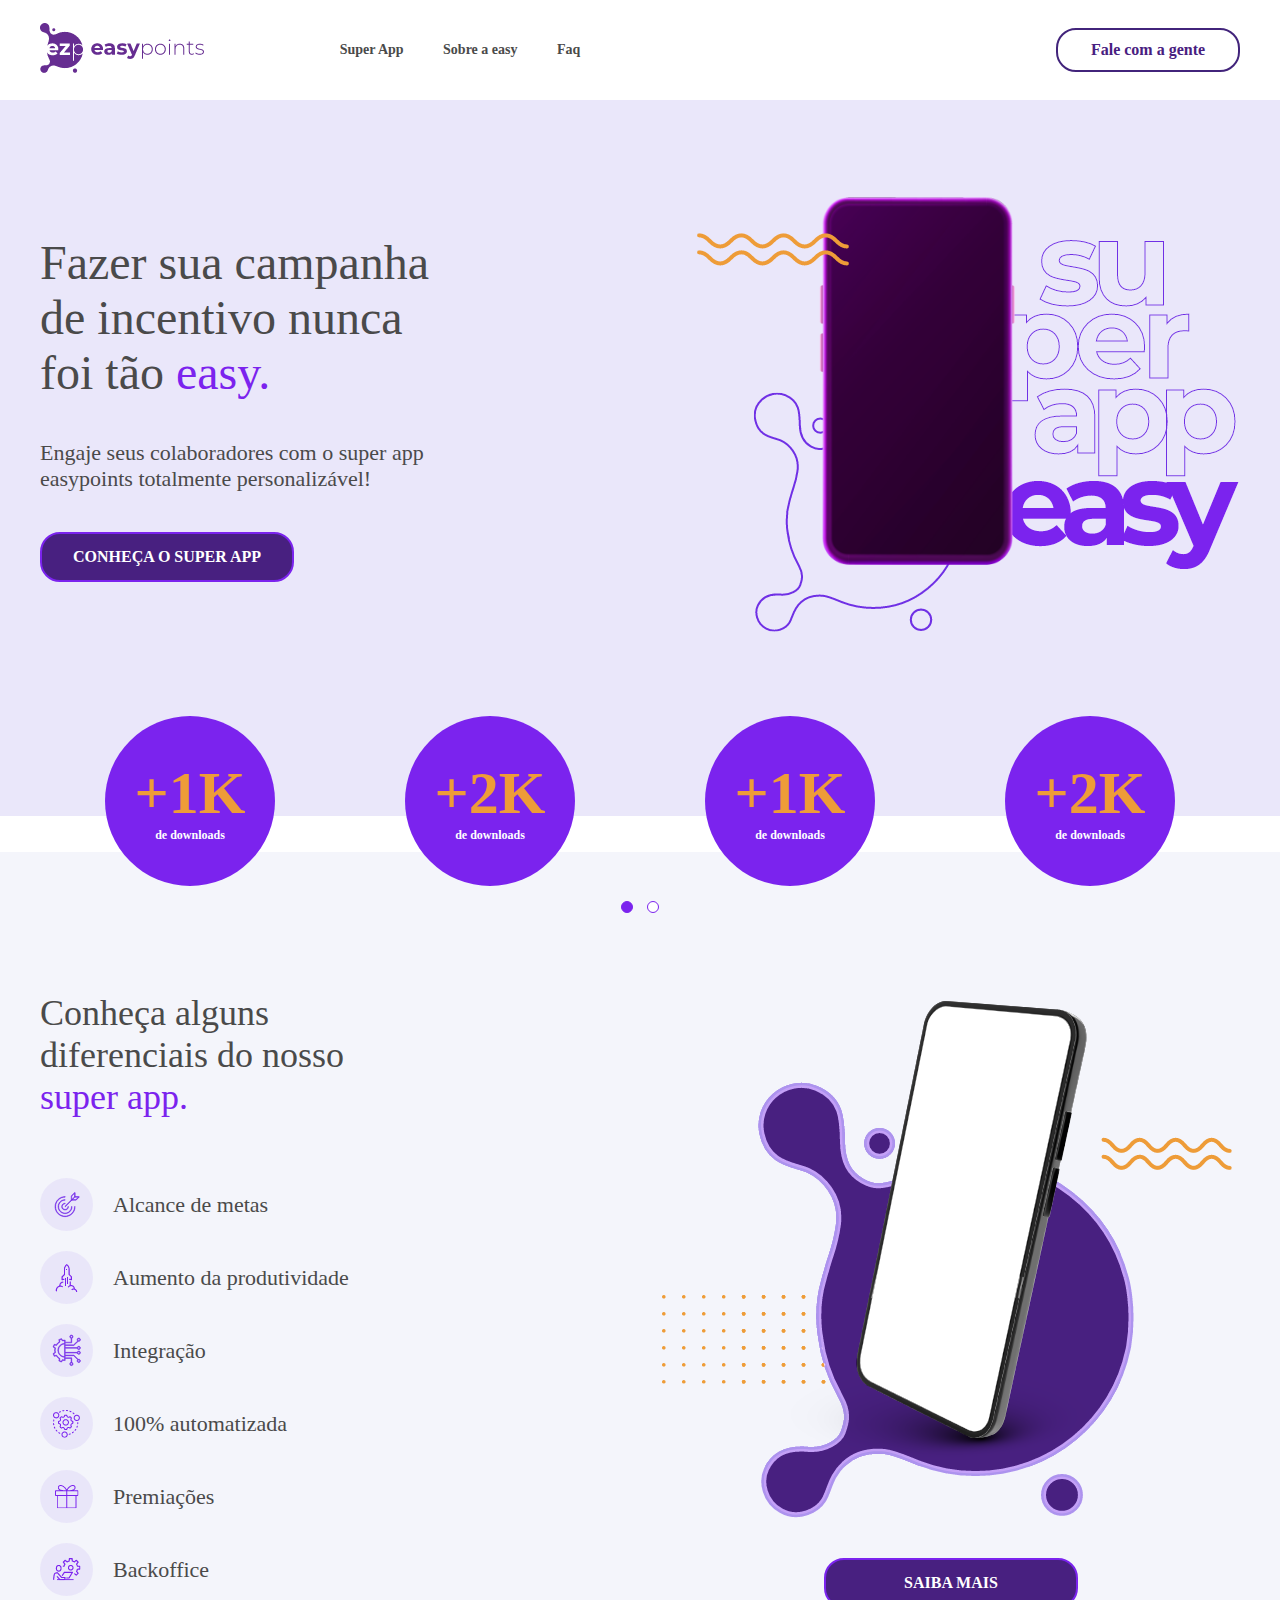
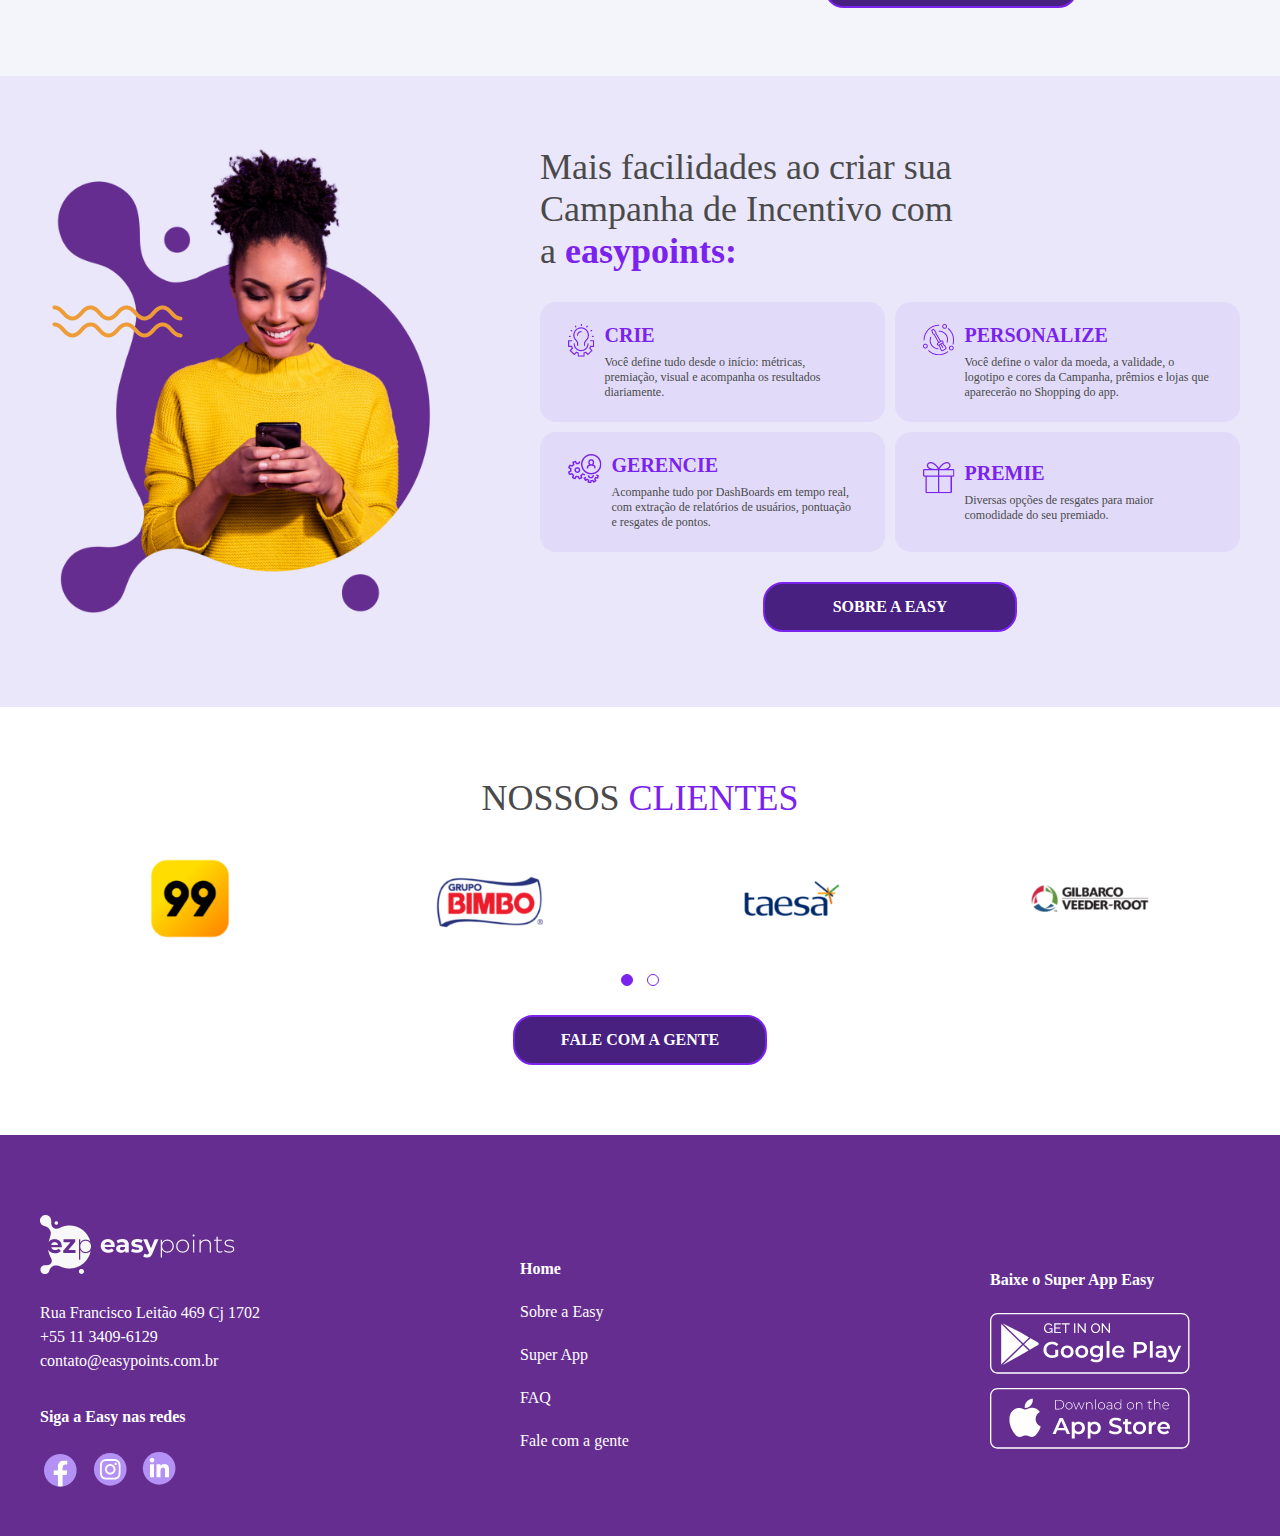
==== index.html @ bb810713 "Add links" ====
<!DOCTYPE html>
<html lang="pt-br">

<head>
    <meta charset="UTF-8">
    <meta name="viewport" content="width=device-width, user-scalable=no ">
    <link rel="stylesheet" href="css/style.css" />
    <link rel="stylesheet" href="css/owl.carousel.min.css" />
    <link rel="stylesheet" href="css/owl.theme.default.min.css" />
    <title>Easy Point</title>
</head>

<body>

    <header>

        <div class="container_menu">

            <div class="container_menu_int">

                <div class="menu_desktop">
                    <div class="area_menu">
                        <a href="index.html" target="_blank">
                            <img src="img/LOGO.png" alt="Easy Point">
                        </a>

                        <nav>
                            <ul>
                                <li>
                                    <a href="superApp.html" target="_blank">
                                        <h2>Super App</h2>
                                    </a>
                                </li>
                                <li>
                                    <a href="sobreEasy.html" target="_blank">
                                        <h2>Sobre a easy</h2>
                                    </a>
                                </li>
                                <li>
                                    <a href="#" target="_blank">
                                        <h2>Faq</h2>
                                    </a>
                                </li>
                            </ul>
                        </nav>

                    </div>

                    <a href="#" target="_blank">
                        <div class="area_btn_header">
                            <h2>Fale com a gente</h2>
                        </div>
                    </a>
                </div>

                <div class="menu_mobile">
                    <div class="area_menu_mobile">
                        <a href="index.html" target="_blank">
                            <img src="img/LOGO.png" alt="Easy Point">
                        </a>
                        <img class="menu_opener" src="img/menu.png" alt="">
                        <img class="menu_close" src="img/menu_close.png" alt="">
                    </div>
                    <div class="menu_mobile_total">

                        <nav>
                            <ul>
                                <li>
                                    <a href="superApp.html" target="_blank">
                                        <h2>Super App</h2>
                                        <img src="img/line.png" alt="">
                                    </a>
                                </li>
                                <li>
                                    <a href="sobreEasy.html" target="_blank">
                                        <h2>Sobre a easy</h2>
                                        <img src="img/line.png" alt="">
                                    </a>
                                </li>
                                <li>
                                    <a href="#" target="_blank">
                                        <h2>Faq</h2>
                                    </a>
                                </li>
                            </ul>
                        </nav>
                        <a href="#" target="_blank">
                            <div class="btn_menu_mobile">
                                <h2>Fale com a gente</h2>
                            </div>
                        </a>

                    </div>
                </div>
            </div>

        </div>
    </header>


    <section>

        <div class="section_1">

            <div class="container_section_1">
                <div class="container_section_1_int">

                    <div class="area_section_1_texts">

                        <div class="area_section_1_texts">

                            <h2>Fazer sua
                                campanha de
                                incentivo nunca
                                foi tão <b>easy.</b>
                            </h2>

                            <h4>
                                Engaje seus colaboradores
                                com o <b>super app easypoints</b>
                                totalmente personalizável!
                            </h4>

                        </div>

                        <a href="#">
                            <div class="btn_section_1 desktop">
                                <h2>Conheça o SUPER APP</h2>
                            </div>
                        </a>

                    </div>

                    <div class="section_1_img">
                        <div class="area_section_1_img">
                            <img src="img/img_section_1.png" alt="">
                            <a href="#">
                                <div class="btn_section_1 mobile">
                                    <h2>Conheça o SUPER APP</h2>
                                </div>
                            </a>
                        </div>
                    </div>


                </div>
            </div>

        </div>

    </section>

    <section>

        <div class="container_circulo">
            <div class="container_circulo_int">
                <div class="area_circulo owl-carousel owl-theme">

                    <div class="circulo item">
                        <h2>+1K</h2>
                        <p>de downloads</p>
                    </div>

                    <div class="circulo item">
                        <h2>+2K</h2>
                        <p>de downloads</p>
                    </div>

                    <div class="circulo item">
                        <h2>+1K</h2>
                        <p>de downloads</p>
                    </div>

                    <div class="circulo item">
                        <h2>+2K</h2>
                        <p>de downloads</p>
                    </div>

                    <div class="circulo item">
                        <h2>+2K</h2>
                        <p>de downloads</p>
                    </div>


                </div>
            </div>
        </div>

    </section>


    <section>

        <div class="container_section_2">

            <div class="container_section_2_int">

                <div class="area_section_2">

                    <div class="area_section_2_texts">

                        <h2>
                            Conheça alguns
                            diferenciais do nosso
                            <b>super app.</b>
                        </h2>

                        <div class="info">

                            <img src="img/icon_1.png" alt="">

                            <h2>Alcance de metas</h2>

                        </div>

                        <div class="info">

                            <img src="img/icon_2.png" alt="">

                            <h2>Aumento da produtividade</h2>

                        </div>

                        <div class="info">

                            <img src="img/icon_3.png" alt="">

                            <h2>Integração</h2>

                        </div>

                        <div class="info">

                            <img src="img/icon_4.png" alt="">

                            <h2>100% automatizada</h2>

                        </div>

                        <div class="info">

                            <img src="img/icon_5.png" alt="">

                            <h2>Premiações</h2>

                        </div>

                        <div class="info">

                            <img src="img/icon_6.png" alt="">

                            <h2>Backoffice</h2>

                        </div>

                    </div>

                    <div class="area_section_2_img">

                        <img src="img/img_section_2.png" alt="">

                        <a href="#">
                            <div class="btn_section_2">
                                <h2>Saiba mais</h2>
                            </div>
                        </a>
                    </div>


                </div>

            </div>

        </div>


    </section>

    <section>

        <div class="container_section_3">
            <div class="container_section_3_int">

                <div class="area_section_3">

                    <div class="area_section_img_3">

                        <img src="img/img_section_3.png" alt="">
                        <a href="#">
                            <div class="btn_section_3 mobile">
                                <h2>Sobre a Easy</h2>
                            </div>
                        </a>
                    </div>


                    <div class="area_section_texts_3">
                        <div class="area_section_3_titulo">
                            <h2>
                                Mais facilidades ao criar sua<br>
                                Campanha de Incentivo com<br>
                                a <b>easypoints:</b>
                            </h2>
                        </div>


                        <div class="area_section_boxs">

                            <div class="section_box">
                                <div class="section_box_int">
                                    <img src="img/icon_box_1.png" alt="">

                                    <div class="box_texts">
                                        <h2>Crie</h2>
                                        <p>Você define tudo desde o início:
                                            métricas, premiação, visual e acompanha
                                            os resultados diariamente.</p>
                                    </div>

                                </div>

                            </div>

                            <div class="section_box">
                                <div class="section_box_int">
                                    <img src="img/icon_box_2.png" alt="">

                                    <div class="box_texts">
                                        <h2>Personalize</h2>
                                        <p>Você define o valor da moeda, a validade,
                                            o logotipo e cores da Campanha, prêmios
                                            e lojas que aparecerão no Shopping do app.</p>
                                    </div>

                                </div>

                            </div>

                            <div class="section_box">
                                <div class="section_box_int">
                                    <img src="img/icon_box_3.png" alt="">

                                    <div class="box_texts">
                                        <h2>Gerencie</h2>
                                        <p>Acompanhe tudo por DashBoards em tempo
                                            real, com extração de relatórios de usuários,
                                            pontuação e resgates de pontos.</p>
                                    </div>

                                </div>

                            </div>

                            <div class="section_box">
                                <div class="section_box_int">
                                    <img src="img/icon_box_4.png" alt="">

                                    <div class="box_texts">
                                        <h2>PREMIE</h2>
                                        <p>Diversas opções de resgates para maior
                                            comodidade do seu premiado.</p>
                                    </div>

                                </div>

                            </div>

                        </div>

                        <a href="#">
                            <div class="btn_section_3 desktop">
                                <h2>Sobre a Easy</h2>
                            </div>
                        </a>

                    </div>


                </div>



            </div>
        </div>


    </section>


    <section>

        <div class="container_section_4">
            <div class="container_section_4_int">
                <div class="title_section_4">
                    <h2>Nossos <b>clientes</b></h2>
                </div>

                <div class="owl-carousel owl-theme">

                    <div class="item">
                        <img class="img" src="img/Imagem_1.png" alt="">
                    </div>
                    <div class="item">
                        <img class="img" src="img/Imagem_2.png" alt="">
                    </div>
                    <div class="item">
                        <img class="img" src="img/Imagem_3.png" alt="">
                    </div>
                    <div class="item">
                        <img class="img" src="img/Imagem_4.png" alt="">
                    </div>
                    <div class="item">
                        <img class="img" src="img/Imagem_5.png" alt="">
                    </div>
                    <div class="item">
                        <img class="img" src="img/Imagem_6.png" alt="">
                    </div>

                </div>

                <a href="#">
                    <div class="btn_section_4">
                        <h2>Fale com a gente</h2>
                    </div>
                </a>

            </div>
        </div>


    </section>

    <footer>
        <div class="container_footer">
            <div class="container_footer_int">
                <div class="area_footer">
                    <div class="area_1_footer">
                        <a href="index.html" target="_blank">
                            <img class="logo_footer" src="img/logo_branco.png" alt="">
                        </a>
                        <div class="area_1_footer_texts">
                            <h2>
                                Rua Francisco Leitão 469 Cj 1702
                            </h2>
                            <h2>
                                +55 11 3409-6129
                            </h2>
                            <h2>
                                contato@easypoints.com.br
                            </h2>

                        </div>

                        <div class="redes_sociais">
                            <h2>Siga a Easy nas redes</h2>
                            <div class="area_redes_sociais">
                                <a href="#"><img src="img/Facebook.png" alt=""></a>
                                <a href="#"><img src="img/Instagram.png" alt=""></a>
                                <a href="#"><img src="img/Linkedin.png" alt=""></a>
                            </div>

                        </div>

                    </div>


                    <div class="area_2_footer">

                        <div class="area_2_footer_texts">
                            <a href="index.html" target="_blank">
                                <h2 class="active">Home</h2>
                            </a>

                            <a href="sobreEasy.html" target="_blank">
                                <h2>Sobre a Easy</h2>
                            </a>

                            <a href="superApp.html" target="_blank">
                                <h2>Super App</h2>
                            </a>
                            <a href="#" target="_blank">
                                <h2>FAQ</h2>
                            </a>

                            <a href="#" target="_blank">
                                <h2>Fale com a gente</h2>
                            </a>


                        </div>

                    </div>

                    <div class="area_3_footer">

                        <div class="area_3_footer_imgs">
                            <h2>Baixe o Super App Easy</h2>
                            <a href="#" target="_blank">
                                <img src="img/google_Play.png" alt="">
                            </a>
                            <a href="#" target="_blank">
                                <img src="img/App_Store.png" alt="">
                            </a>

                        </div>

                    </div>

                </div>
            </div>
        </div>


    </footer>



    <script src="js/jquery-3.6.1.min.js"></script>
    <script src="js/owl.carousel.min.js"></script>
    <script src="js/script.js"></script>
    <script type="text/javascript">

        $(document).ready(() => {

            $(".owl-carousel").owlCarousel({

                items: 6,
                loop: true,
                nav: false,
                autoplay: false,
                autoplayTimeout: 3000,
                responsive: {
                    425: {
                        items: 2
                    },
                    1024: {
                        items: 4
                    },
                    1366: {
                        items: 6
                    }
                }

            });

        });


    </script>
</body>

</html>
---- css/style.css ----
* {
    font-family: 'Montserrat';
}

body {
    margin: 0px;
    padding: 0px;
}

a {
    text-decoration: none;
}

.container_menu {
    display: flex;
    width: 100%;
    height: 100px;
    justify-content: center;
}

.container_menu_int {
    display: flex;
    justify-content: space-between;
    align-items: center;
    width: 100%;
    max-width: 1200px;
}

.menu_desktop {
    display: flex;
    align-items: center;
    justify-content: space-between;
    width: 100%;
}
.menu_mobile {
    display: none;
}
.area_menu {
    display: flex;
    align-items: center;
    justify-content: space-between;
    width: 100%;
    max-width: 560px;
}

nav {
    max-width: 280px;
    width: 100%;
}

nav ul {
    list-style: none;
    display: flex;
    align-items: center;
    justify-content: space-around;
    padding: 0px;
}

nav ul li a {
    color: #4A4A4A;
}

nav ul li a:hover {
    color: #7B23EE;
}

nav ul li a h2 {
    font-weight: bold;
    font-size: 14px;
}

.area_btn_header {
    display: flex;
    align-items: center;
    justify-content: center;
    border: 2px solid #42247B;
    border-radius: 20px;
    width: 180px;
    height: 40px;
}

.area_btn_header h2 {
    font-weight: bold;
    font-size: 16px;
    color: #482080;
}

.section_1 {
    background-color: #EAE7FA;
    width: 100%;
}

.container_section_1 {
    display: flex;
    width: 100%;
    justify-content: center;
    padding: 80px 0px 180px 0px;
}

.container_section_1_int {
    display: flex;
    justify-content: space-between;
    align-items: center;
    width: 100%;
    max-width: 1200px;
}

.area_section_1_texts {
    display: flex;
    flex-direction: column;
    max-width: 400px;
    width: 100%;
    gap: 40px;
}

.area_section_1_texts h2 {
    font-size: 48px;
    color: #4A4A4A;
    font-weight: 200;
    margin: 0px;
}

.area_section_1_texts h2 b {
    color: #7B23EE;
}

.area_section_1_texts h4 {
    font-size: 22px;
    color: #4A4A4A;
    margin: 0px;
    font-weight: 200;
}

.area_section_1_img img {
    width: 100%;
    max-width: max-content;
}

.btn_section_1 {
    display: flex;
    justify-content: center;
    align-items: center;
    width: 100%;
    max-width: 250px;
    height: 46px;
    border-radius: 20px;
    background-color: #482080;
    border: 2px solid #7B23EE;
}

.btn_section_1 h2 {
    text-transform: uppercase;
    font-size: 16px;
    color: #fff;
    font-weight: bold;
}

.btn_section_1.mobile {
    display: none;
}

.container_circulo {
    display: flex;
    width: 100%;
    justify-content: center;
    margin-top: -100px;
}

.container_circulo_int {
    display: flex;
    justify-content: space-between;
    align-items: center;
    width: 100%;
    max-width: 1200px;
}

.area_circulo {
    display: flex;
    justify-content: space-between;
    width: 100%;
}

.circulo {
    display: flex;
    justify-content: center;
    align-items: center;
    flex-direction: column;
    width: 170px;
    height: 170px;
    background-color: #7B23EE;
    border-radius: 100%;
}

.circulo h2 {
    font-size: 60px;
    color: #EE9C38;
    font-weight: bold;
    margin: 0px;
}

.circulo p {
    font-size: 12px;
    font-weight: bold;
    color: #fff;
    margin: 0px;
}


.container_section_2 {
    display: flex;
    justify-content: center;
    width: 100%;
    height: 100%;
    background-color: #F4F5FB;
    padding: 140px 0px 60px 0px;
    margin-top: -70px;
}

.container_section_2_int {
    display: flex;
    justify-content: space-between;
    align-items: center;
    width: 100%;
    max-width: 1200px;
}

.area_section_2 {
    display: flex;
    justify-content: space-between;
    width: 100%;
}

.area_section_2_texts {
    display: flex;
    flex-direction: column;
    max-width: 380px;
}

.area_section_2_texts h2 {
    color: #4A4A4A;
    font-size: 36px;
    font-weight: 200;
    margin: 0px 0px 60px 0px;
}

.area_section_2_texts h2 b {
    color: #7B23EE;
}

.info {
    display: flex;
    align-items: center;
    justify-content: space-between;
    width: 100%;
    max-width: max-content;
    gap: 20px;
    margin-bottom: 20px;
}

.info h2 {
    margin: 0px;
    font-size: 22px;
}

.area_section_2_img {
    display: flex;
    justify-content: center;
    align-items: center;
    flex-direction: column;
    gap: 40px;
}

.area_section_2_img img {
    width: 100%;
    max-width: max-content;
}

.btn_section_2 {
    display: flex;
    justify-content: center;
    align-items: center;
    width: 250px;
    height: 46px;
    border-radius: 20px;
    background-color: #482080;
    border: 2px solid #7B23EE;
}

.btn_section_2 h2 {
    text-transform: uppercase;
    font-size: 16px;
    color: #fff;
    font-weight: bold;
}

.container_section_3 {
    display: flex;
    width: 100%;
    justify-content: center;
    background-color: #EAE7FA;
    padding: 70px 0px 70px 0px;
}

.container_section_3_int {
    display: flex;
    align-items: center;
    justify-content: space-between;
    max-width: 1200px;
    width: 100%;

}

.area_section_3 {
    display: flex;
    width: 100%;
    justify-content: space-between;
}

.area_section_texts_3 {
    display: flex;
    flex-direction: column;
    align-items: center;
    width: 100%;
    max-width: 700px;
    gap: 30px;
}

.area_section_3_titulo {
    display: flex;
    align-items: flex-start;
    width: 100%;
}

.area_section_3_titulo h2 {
    font-size: 36px;
    font-weight: 200;
    color: #4A4A4A;
    margin: 0px;
}

.area_section_3_titulo h2 b {
    color: #7B23EE;
    font-weight: bold;
}

.area_section_img_3 img {
    width: 100%;
    max-width: max-content;
}

.area_section_boxs {
    display: flex;
    flex-wrap: wrap;
    width: 100%;
    gap: 10px;
}

.section_box {
    display: flex;
    align-items: center;
    justify-content: center;
    border-radius: 16px;
    background-color: #E1DBF9;
    max-width: 325px;
    width: 100%;
    height: 120px;
    padding: 0px 10px 0px 10px;
}

.section_box_int {
    display: flex;
    align-items: flex-start;
    max-width: 290px;
    gap: 10px;
}

.section_box_int h2 {
    font-size: 20px;
    margin: 0px;
    font-weight: bold;
    color: #7B23EE;
    text-transform: uppercase;
}

.section_box_int p {
    font-size: 12px;
    font-weight: 200;
    color: #4A4A4A;
    margin: 0px;
}

.box_texts {
    display: flex;
    gap: 8px;
    flex-direction: column;
}

.btn_section_3 {
    display: flex;
    justify-content: center;
    align-items: center;
    width: 250px;
    height: 46px;
    border-radius: 20px;
    background-color: #482080;
    border: 2px solid #7B23EE;
}

.btn_section_3 h2 {
    text-transform: uppercase;
    font-size: 16px;
    color: #fff;
    font-weight: bold;
}

.btn_section_3.mobile {
    display: none;
}

.container_section_4 {
    display: flex;
    width: 100%;
    justify-content: center;
    margin: 70px 0px 70px 0px;
}

.container_section_4_int {
    display: flex;
    justify-content: center;
    align-items: center;
    flex-direction: column;
    width: 100%;
    max-width: 1200px;
    gap: 20px;
}

.title_section_4 {
    width: 100%;
}

.title_section_4 h2 {
    text-align: center;
    font-size: 36px;
    font-weight: 200;
    color: #4A4A4A;
    text-transform: uppercase;
    margin: 0px;
}

.title_section_4 h2 b {
    color: #7B23EE;
}

.img {
    width: 100% !important;
}

.no-js.owl-carousel,
.owl-carousel.owl-loaded {
    cursor: grab;
}

.item {
    display: flex;
    justify-content: center;
    align-items: center;
}

.btn_section_4 {
    display: flex;
    justify-content: center;
    align-items: center;
    width: 250px;
    height: 46px;
    border-radius: 20px;
    background-color: #482080;
    border: 2px solid #7B23EE;
}

.btn_section_4 h2 {
    text-transform: uppercase;
    font-size: 16px;
    color: #fff;
    font-weight: bold;
}

footer {
    background-color: #662D91;
    width: 100%;
    padding: 80px 0px 40px 0px;
}

.container_footer {
    display: flex;
    width: 100%;
    justify-content: center;
}

.container_footer_int {
    display: flex;
    max-width: 1200px;
    width: 100%;
    justify-content: space-between;
}

.area_footer {
    display: flex;
    justify-content: space-between;
    align-items: center;
    width: 100%;
}

.area_1_footer {
    display: flex;
    flex-direction: column;
    gap: 25px;
    max-width: 260px;
    width: 100%;
}

.area_1_footer_texts {
    display: flex;
    flex-direction: column;
    gap: 6px;
}

.area_1_footer_texts h2 {
    font-size: 16px;
    font-weight: 200;
    color: #fff;
    margin: 0px;
}

.logo_footer {
    width: 195px;
}

.redes_sociais {
    display: flex;
    flex-direction: column;
    gap: 10px;
    width: 100%;
}

.redes_sociais h2 {
    color: #fff;
    font-weight: bold;
    font-size: 16px;
}

.area_redes_sociais {
    display: flex;
    gap: 10px;
}


.area_2_footer {
    display: flex;
    width: 100%;
    max-width: 250px;
}

.area_2_footer_texts {
    display: flex;
    flex-direction: column;
    gap: 25px;
}

.area_2_footer_texts h2 {
    color: #fff;
    font-weight: 200;
    margin: 0px;
    font-size: 16px;
}

.area_2_footer_texts a {
    text-decoration: none;
    color: #fff;
}

.active {
    font-weight: bold !important;
}

.area_3_footer {
    display: flex;
    width: 100%;
    max-width: 250px;
}

.area_3_footer_imgs {
    display: flex;
    flex-direction: column;
    gap: 10px;
}

.area_3_footer_imgs h2 {
    color: #fff;
    font-weight: bold;
    font-size: 16px;
}

.owl-item {
    display: flex;
    justify-content: center;
}

.owl-theme .owl-dots .owl-dot.active span,
.owl-theme .owl-dots .owl-dot:hover span {
    background-color: #7B23EE !important;
}

.owl-theme .owl-dots .owl-dot span {
    background-color: #fff !important;
    border: 1px solid #7B23EE;
}

@media(max-width: 1024px) {
    .menu_desktop {
        display: none;
    }

    .menu_mobile {
        display: flex;
        width: 100%;
    }

    .area_menu_mobile {
        display: flex;
        align-items: center;
        justify-content: space-between;
        max-width: 1200px;
        width: 100%;
        padding: 0px 20px;
    }

    .menu_mobile_total {
        display: none;
        transition: top 1s ease;
        width: 100%;
        position: absolute;
        background-color: #fff;
        right: 0;
        top: -100px;
        left: 0;
        flex-direction: column;
        justify-content: center;
        align-items: center;
    }

    nav ul {
        display: block;
    }

    .menu_mobile_total nav ul li a {
        color: #4A4A4A;
        text-transform: uppercase;
    }

    nav ul li a h2 {
        font-weight: 200;
        font-size: 20px;
    }

    .line {
        border-bottom: 1px solid #B391F5;
    }

    .btn_menu_mobile {
        display: flex;
        justify-content: center;
        align-items: center;
        background-color: #7B23EE;
        height: 68px;
        margin-top: 40px;
    }

    .menu_mobile_total a {
        width: 100%;
    }

    .menu_opener {
        display: flex;
        transition: all 1s ease;
    }

    .menu_close {
        transition: all 1s ease;
        display: none;
    }

    @keyframes move {
        0% {
            top: -100%;

        }

        100% {
            top: 100px;
        }

    }

    .btn_menu_mobile h2 {
        font-weight: bold;
        font-size: 20px;
        color: #fff;
    }

    .container_section_1_int {
        flex-direction: column;
        text-align: center;
        padding: 0px 20px;
    }

    .area_section_1_texts h2 {
        font-size: 26px;
    }

    .btn_section_1 h2 {
        font-size: 16px;
    }

    .area_section_1_texts h4 {
        font-size: 18px;
    }

    .area_section_1_texts a {
        display: flex;
        justify-content: center;
        width: 100%;
    }

    .btn_section_1.desktop {
        display: none;
    }

    .btn_section_1.mobile {
        display: flex;
    }

    .area_section_1_img {
        display: flex;
        flex-direction: column;
        align-items: center;
        gap: 20px;
    }

    .btn_section_1 {
        padding: 0px 10px;
    }


    .container_section_2 {
        margin-top: -108px;
    }

    .area_section_2_texts h2 {
        font-size: 26px;
    }

    .info h2 {
        font-size: 20px;
    }

    .area_section_2 {
        flex-direction: column;
        align-items: center;
        text-align: center;
        padding: 0px 20px;
    }


    .area_section_3 {
        flex-direction: column-reverse;
        align-items: center;
        padding: 0px 20px;
    }

    .area_section_3_titulo {
        align-items: center;
        justify-content: center;
    }

    .area_section_3_titulo h2 {
        font-size: 26px;
        text-align: center;
    }

    .area_section_boxs {
        flex-direction: column;
        align-items: center;
    }

    .btn_section_3.mobile {
        display: flex;
    }

    .btn_section_3.desktop {
        display: none;
    }

    .area_section_img_3 {
        display: flex;
        flex-direction: column;
        align-items: center;
        gap: 20px;
    }


    .area_footer {
        flex-direction: column;
        gap: 40px;
    }

}
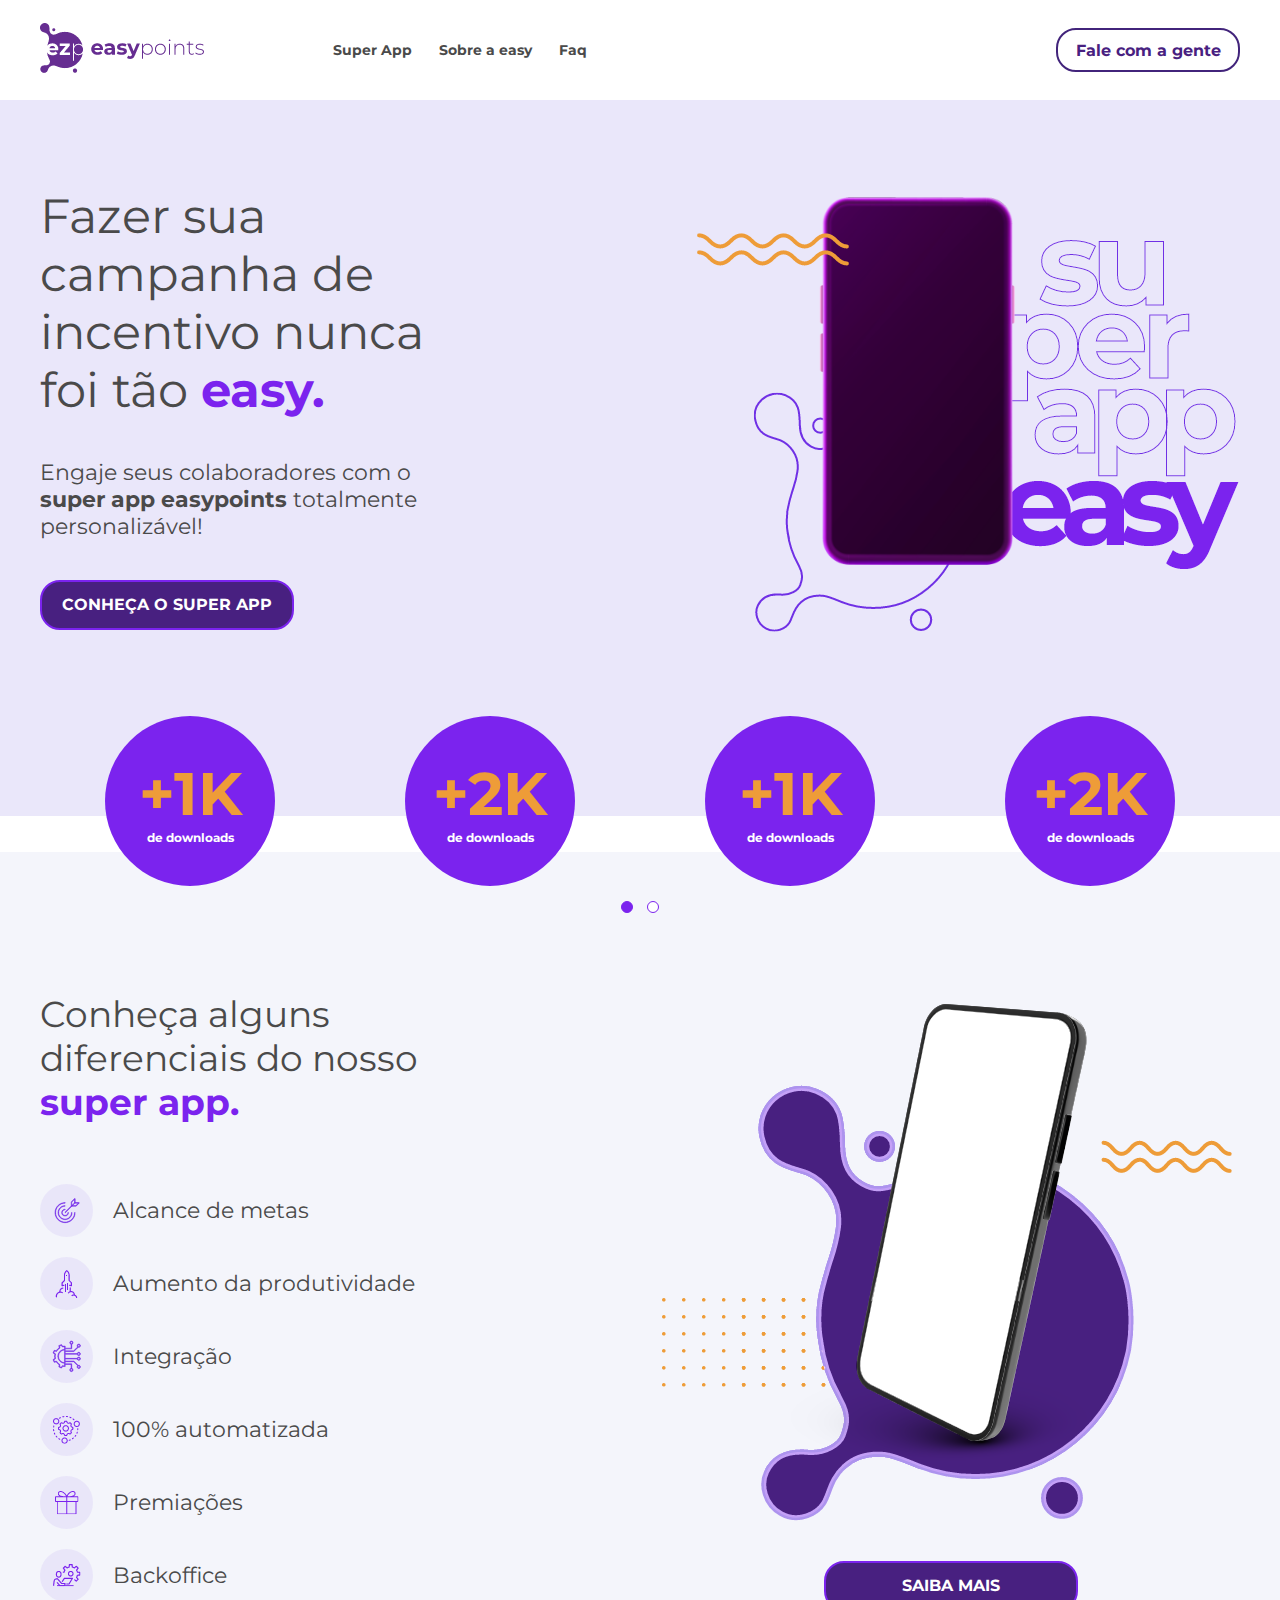
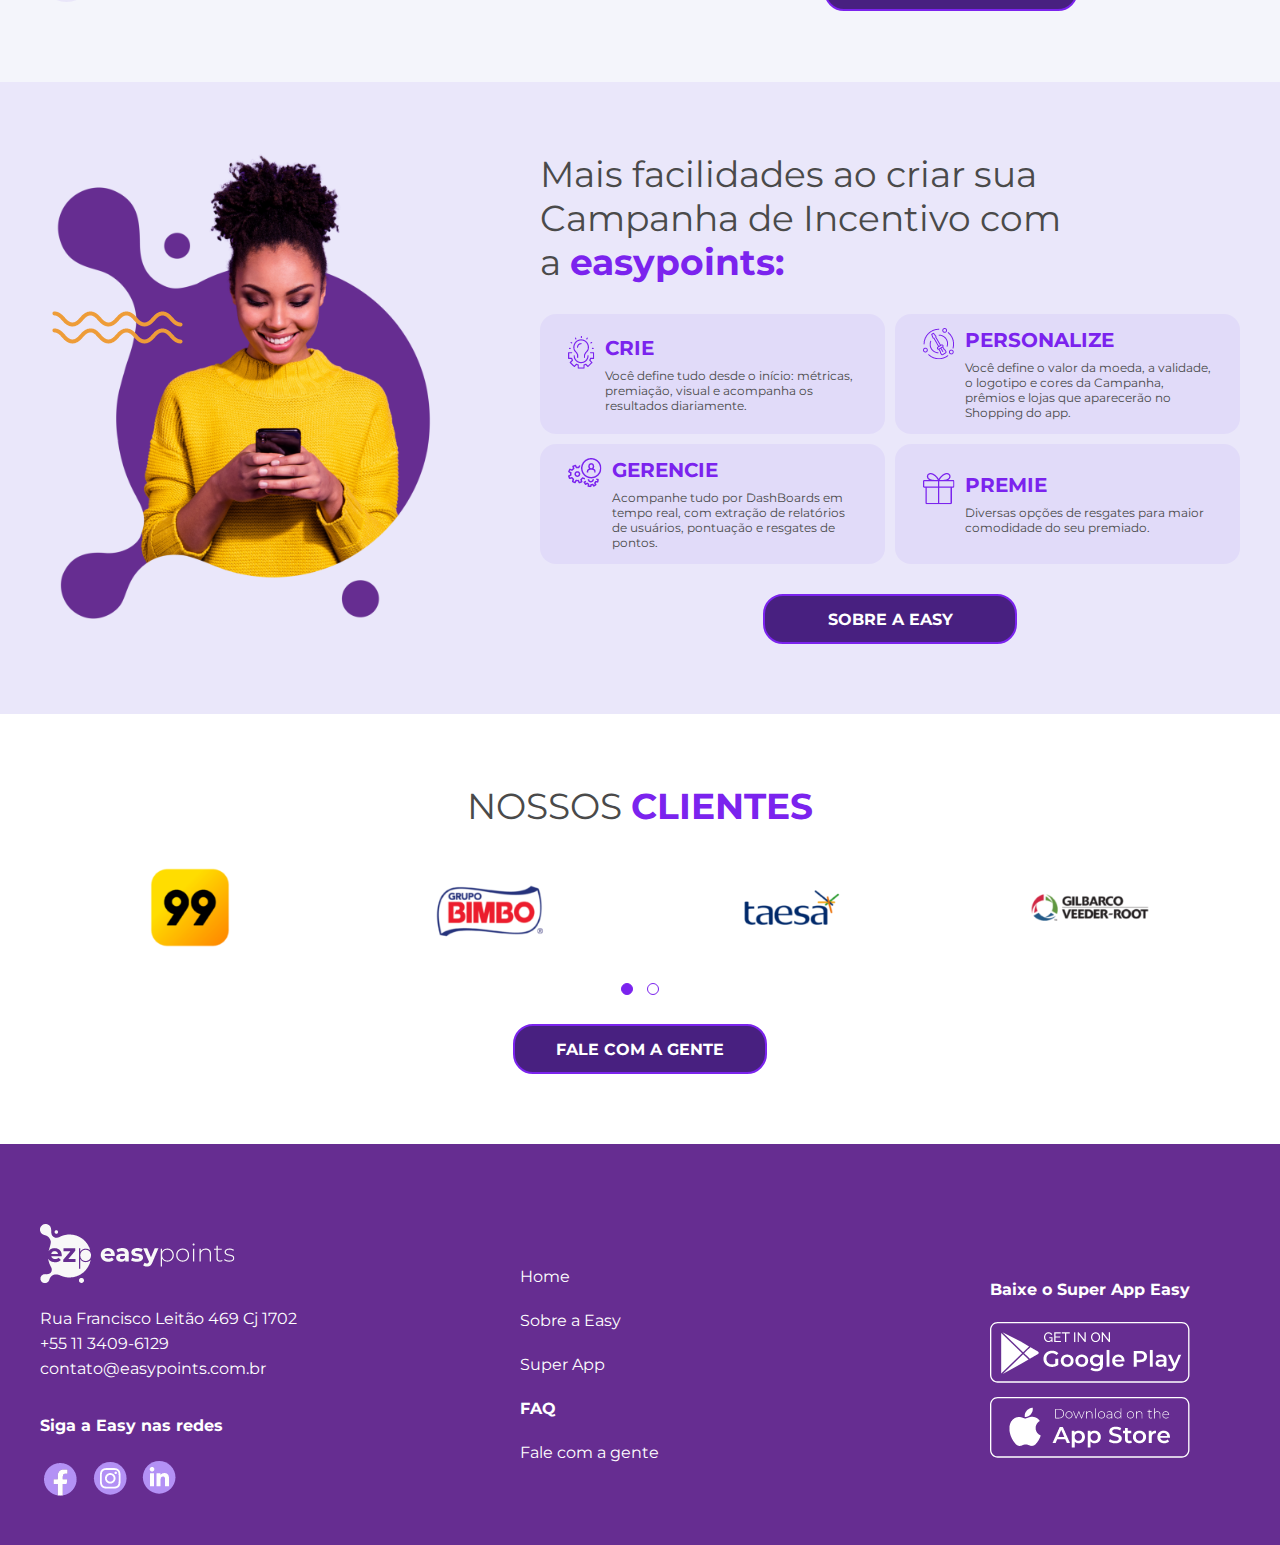
==== commit 6e8c992f: "header-footer-faq-contato" ====
--- a/index.html
+++ b/index.html
@@ -20,24 +20,23 @@
 
                 <div class="menu_desktop">
                     <div class="area_menu">
-                        <a href="index.html" target="_blank">
+                        <a href="index.html">
                             <img src="img/LOGO.png" alt="Easy Point">
                         </a>
-
                         <nav>
                             <ul>
                                 <li>
-                                    <a href="superApp.html" target="_blank">
+                                    <a href="superApp.html">
                                         <h2>Super App</h2>
                                     </a>
                                 </li>
                                 <li>
-                                    <a href="sobreEasy.html" target="_blank">
+                                    <a href="sobreEasy.html">
                                         <h2>Sobre a easy</h2>
                                     </a>
                                 </li>
                                 <li>
-                                    <a href="#" target="_blank">
+                                    <a href="faq.html">
                                         <h2>Faq</h2>
                                     </a>
                                 </li>
@@ -46,7 +45,7 @@
 
                     </div>
 
-                    <a href="#" target="_blank">
+                    <a href="contato.html">
                         <div class="area_btn_header">
                             <h2>Fale com a gente</h2>
                         </div>
@@ -66,25 +65,25 @@
                         <nav>
                             <ul>
                                 <li>
-                                    <a href="superApp.html" target="_blank">
+                                    <a href="superApp.html">
                                         <h2>Super App</h2>
                                         <img src="img/line.png" alt="">
                                     </a>
                                 </li>
                                 <li>
-                                    <a href="sobreEasy.html" target="_blank">
+                                    <a href="sobreEasy.html">
                                         <h2>Sobre a easy</h2>
                                         <img src="img/line.png" alt="">
                                     </a>
                                 </li>
                                 <li>
-                                    <a href="#" target="_blank">
+                                    <a href="faq.html">
                                         <h2>Faq</h2>
                                     </a>
                                 </li>
                             </ul>
                         </nav>
-                        <a href="#" target="_blank">
+                        <a href="contato.html">
                             <div class="btn_menu_mobile">
                                 <h2>Fale com a gente</h2>
                             </div>
@@ -435,9 +434,8 @@
             <div class="container_footer_int">
                 <div class="area_footer">
                     <div class="area_1_footer">
-                        <a href="index.html" target="_blank">
-                            <img class="logo_footer" src="img/logo_branco.png" alt="">
-                        </a>
+                        <img class="logo_footer" src="img/logo_branco.png" alt="">
+
                         <div class="area_1_footer_texts">
                             <h2>
                                 Rua Francisco Leitão 469 Cj 1702
@@ -467,22 +465,22 @@
                     <div class="area_2_footer">
 
                         <div class="area_2_footer_texts">
-                            <a href="index.html" target="_blank">
-                                <h2 class="active">Home</h2>
-                            </a>
-
-                            <a href="sobreEasy.html" target="_blank">
+                            <a href="index.html">
+                                <h2>Home</h2>
+                            </a>
+
+                            <a href="sobreEasy.html">
                                 <h2>Sobre a Easy</h2>
                             </a>
 
-                            <a href="superApp.html" target="_blank">
+                            <a href="superApp.html">
                                 <h2>Super App</h2>
                             </a>
-                            <a href="#" target="_blank">
-                                <h2>FAQ</h2>
-                            </a>
-
-                            <a href="#" target="_blank">
+                            <a href="faq.html">
+                                <h2 class="active">FAQ</h2>
+                            </a>
+
+                            <a href="contato.html">
                                 <h2>Fale com a gente</h2>
                             </a>
 
@@ -495,10 +493,10 @@
 
                         <div class="area_3_footer_imgs">
                             <h2>Baixe o Super App Easy</h2>
-                            <a href="#" target="_blank">
+                            <a href="#">
                                 <img src="img/google_Play.png" alt="">
                             </a>
-                            <a href="#" target="_blank">
+                            <a href="#">
                                 <img src="img/App_Store.png" alt="">
                             </a>
 
@@ -512,8 +510,6 @@
 
 
     </footer>
-
-
 
     <script src="js/jquery-3.6.1.min.js"></script>
     <script src="js/owl.carousel.min.js"></script>
@@ -527,10 +523,10 @@
                 items: 6,
                 loop: true,
                 nav: false,
-                autoplay: false,
-                autoplayTimeout: 3000,
+                autoplay: true,
+                autoplayTimeout: 6000,
                 responsive: {
-                    425: {
+                    375: {
                         items: 2
                     },
                     1024: {
--- a/css/style.css
+++ b/css/style.css
@@ -1,3 +1,4 @@
+@import url('https://fonts.googleapis.com/css2?family=Montserrat:wght@400;700&display=swap');
 * {
     font-family: 'Montserrat';
 }
@@ -116,7 +117,7 @@
 .area_section_1_texts h2 {
     font-size: 48px;
     color: #4A4A4A;
-    font-weight: 200;
+    font-weight: 400;
     margin: 0px;
 }
 
@@ -128,7 +129,7 @@
     font-size: 22px;
     color: #4A4A4A;
     margin: 0px;
-    font-weight: 200;
+    font-weight: 400;
 }
 
 .area_section_1_img img {
@@ -239,7 +240,7 @@
 .area_section_2_texts h2 {
     color: #4A4A4A;
     font-size: 36px;
-    font-weight: 200;
+    font-weight: 400;
     margin: 0px 0px 60px 0px;
 }
 
@@ -333,7 +334,7 @@
 
 .area_section_3_titulo h2 {
     font-size: 36px;
-    font-weight: 200;
+    font-weight: 400;
     color: #4A4A4A;
     margin: 0px;
 }
@@ -384,7 +385,7 @@
 
 .section_box_int p {
     font-size: 12px;
-    font-weight: 200;
+    font-weight: 400;
     color: #4A4A4A;
     margin: 0px;
 }
@@ -441,7 +442,7 @@
 .title_section_4 h2 {
     text-align: center;
     font-size: 36px;
-    font-weight: 200;
+    font-weight: 400;
     color: #4A4A4A;
     text-transform: uppercase;
     margin: 0px;
@@ -526,7 +527,7 @@
 
 .area_1_footer_texts h2 {
     font-size: 16px;
-    font-weight: 200;
+    font-weight: 400;
     color: #fff;
     margin: 0px;
 }
@@ -568,7 +569,7 @@
 
 .area_2_footer_texts h2 {
     color: #fff;
-    font-weight: 200;
+    font-weight: 400;
     margin: 0px;
     font-size: 16px;
 }
@@ -658,7 +659,7 @@
     }
 
     nav ul li a h2 {
-        font-weight: 200;
+        font-weight: 400;
         font-size: 20px;
     }
 
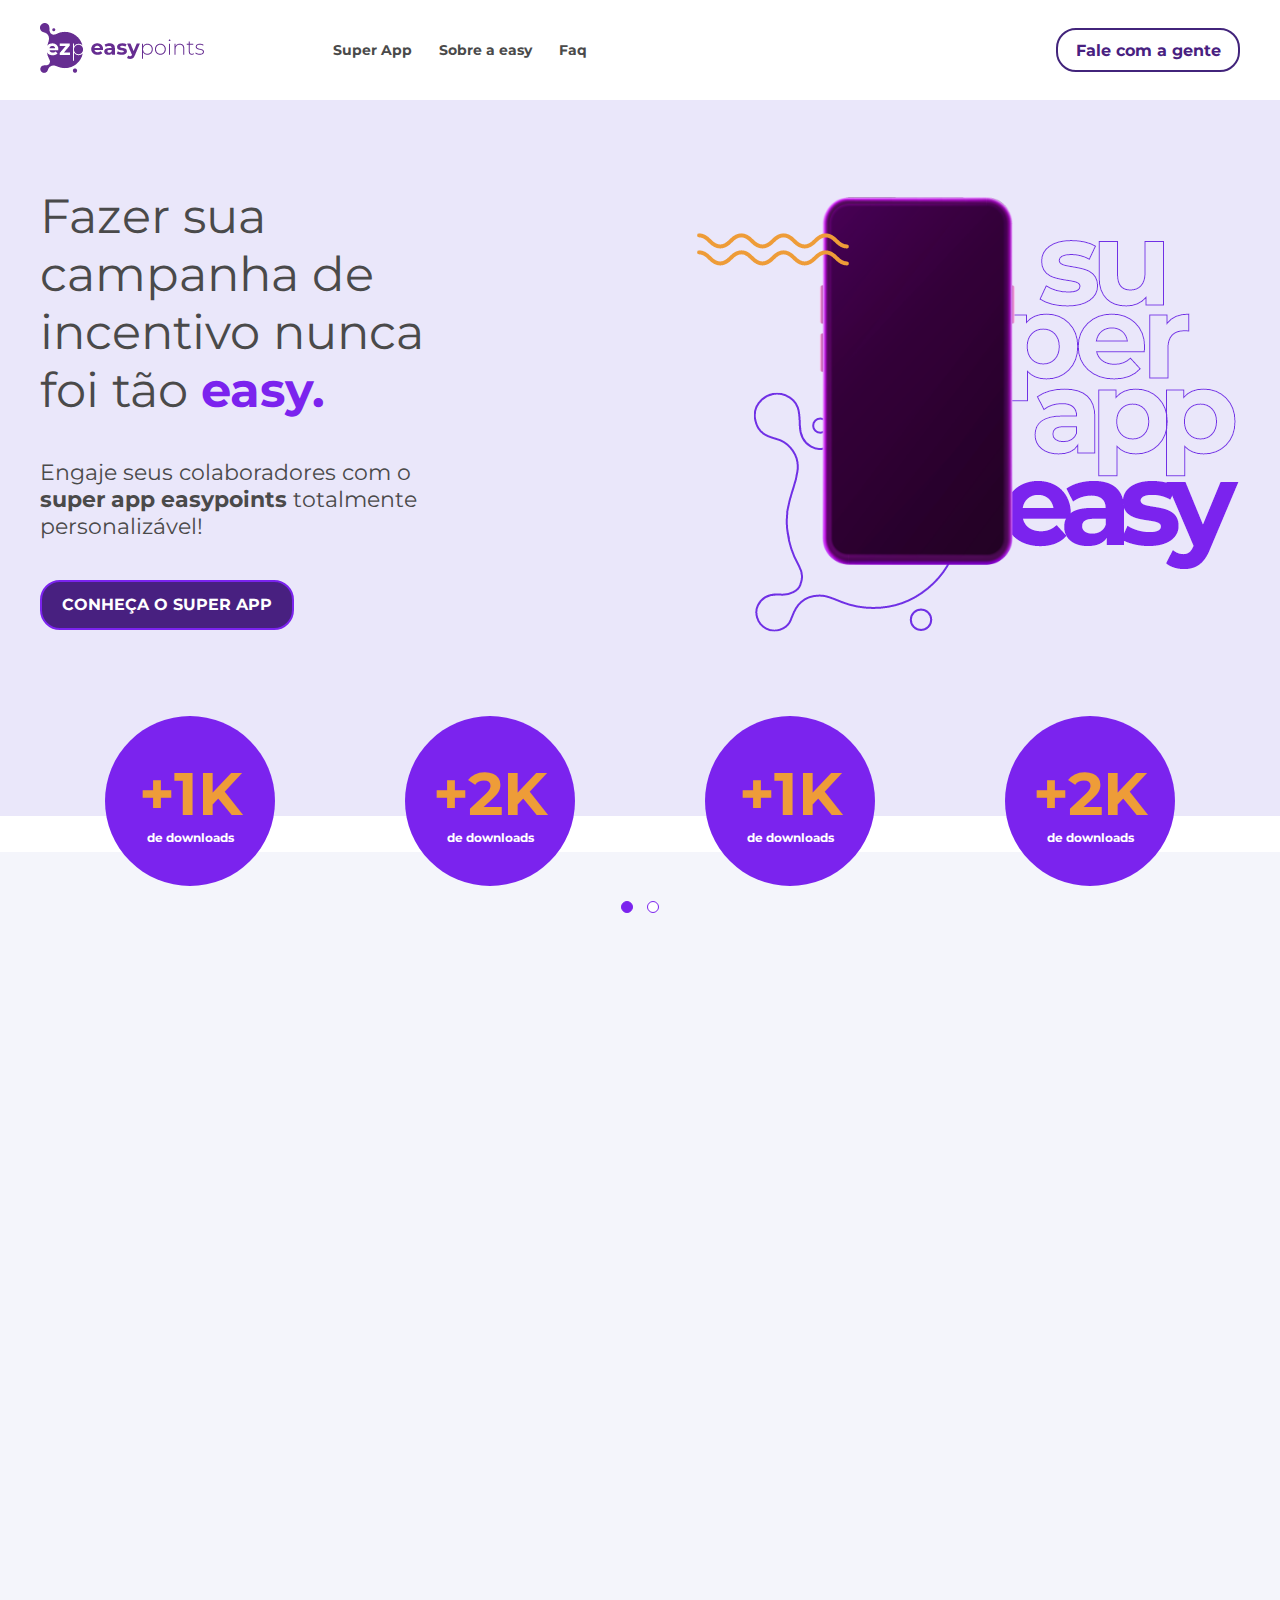
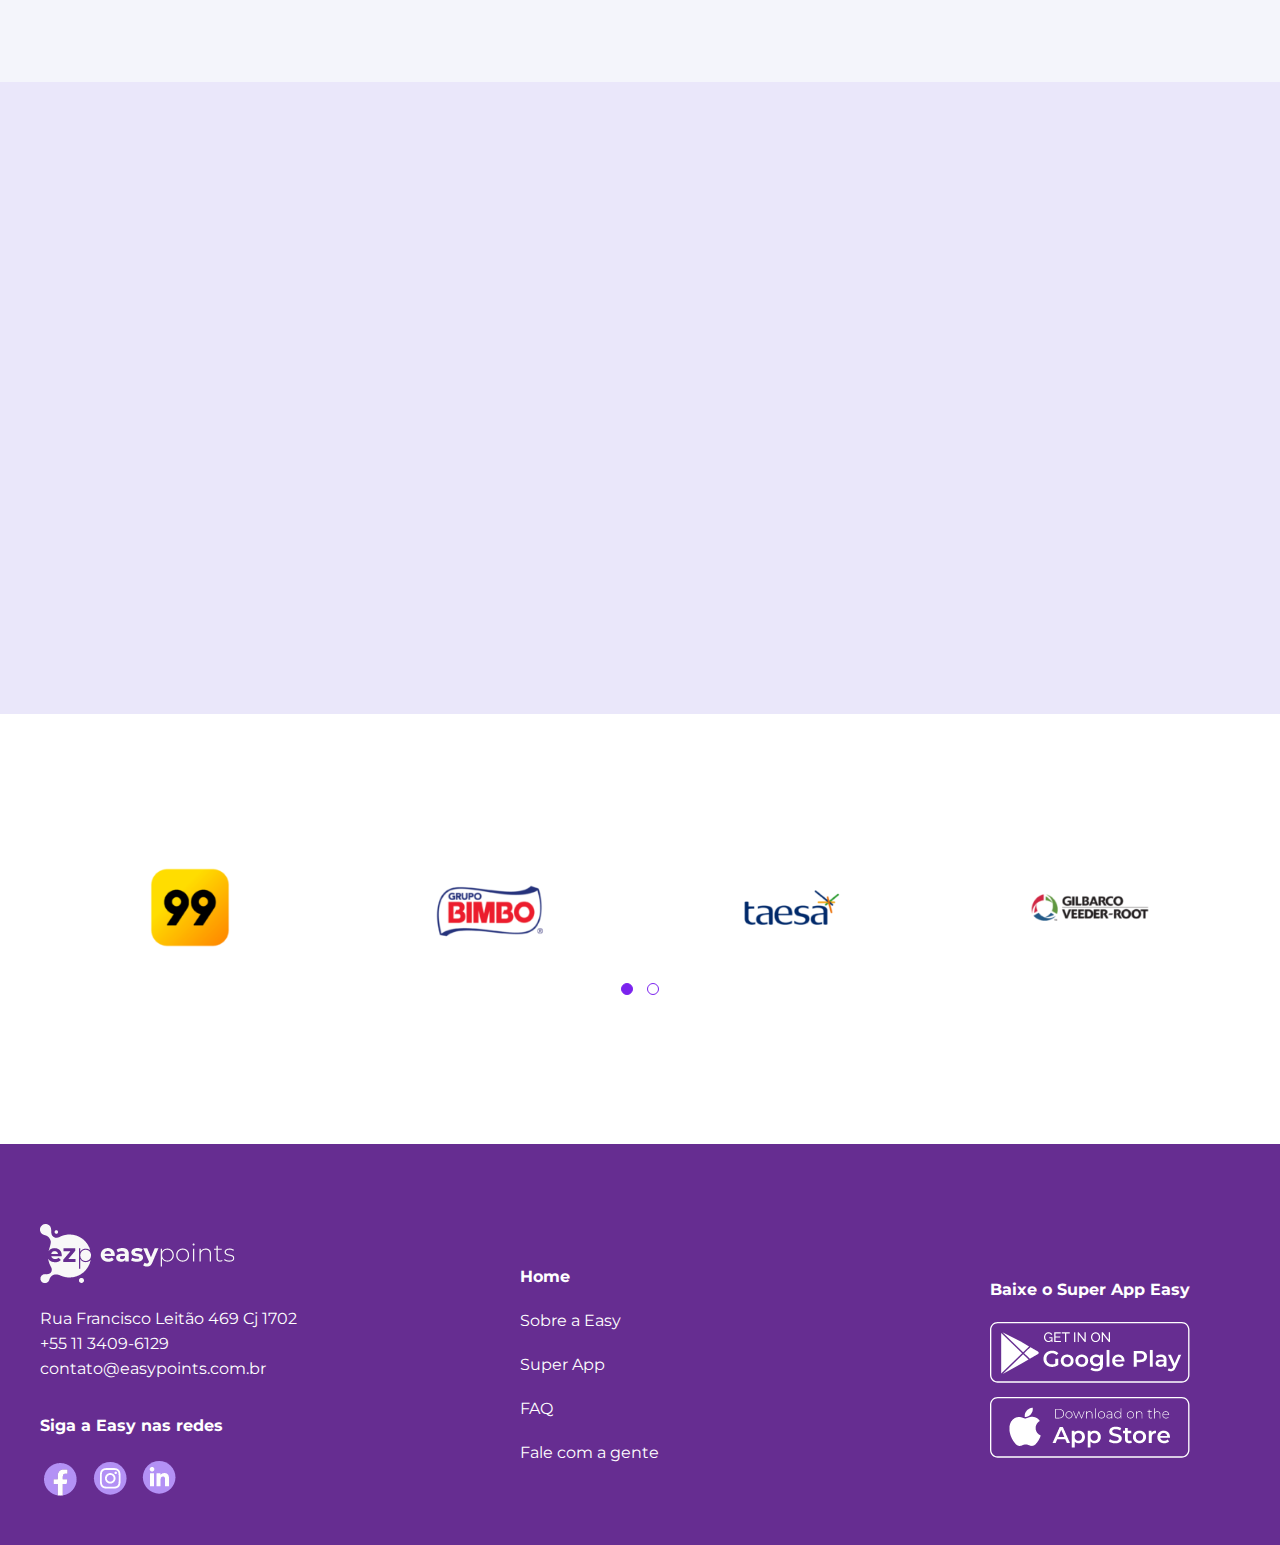
==== commit ebd19eca: "add animations" ====
--- a/index.html
+++ b/index.html
@@ -198,21 +198,21 @@
 
                     <div class="area_section_2_texts">
 
-                        <h2>
+                        <h2 data-animation="left">
                             Conheça alguns
                             diferenciais do nosso
                             <b>super app.</b>
                         </h2>
 
-                        <div class="info">
-
-                            <img src="img/icon_1.png" alt="">
-
-                            <h2>Alcance de metas</h2>
-
-                        </div>
-
-                        <div class="info">
+                        <div class="info" data-animation="left">
+
+                            <img src="img/icon_1.png" alt="" >
+
+                            <h2 >Alcance de metas</h2>
+
+                        </div>
+
+                        <div class="info" data-animation="left">
 
                             <img src="img/icon_2.png" alt="">
 
@@ -220,7 +220,7 @@
 
                         </div>
 
-                        <div class="info">
+                        <div class="info" data-animation="left">
 
                             <img src="img/icon_3.png" alt="">
 
@@ -228,7 +228,7 @@
 
                         </div>
 
-                        <div class="info">
+                        <div class="info" data-animation="left">
 
                             <img src="img/icon_4.png" alt="">
 
@@ -236,7 +236,7 @@
 
                         </div>
 
-                        <div class="info">
+                        <div class="info" data-animation="left">
 
                             <img src="img/icon_5.png" alt="">
 
@@ -244,7 +244,7 @@
 
                         </div>
 
-                        <div class="info">
+                        <div class="info" data-animation="left">
 
                             <img src="img/icon_6.png" alt="">
 
@@ -256,9 +256,9 @@
 
                     <div class="area_section_2_img">
 
-                        <img src="img/img_section_2.png" alt="">
-
-                        <a href="#">
+                        <img src="img/img_section_2.png" alt="" data-animation="right">
+
+                        <a href="#" data-animation="right">
                             <div class="btn_section_2">
                                 <h2>Saiba mais</h2>
                             </div>
@@ -284,7 +284,7 @@
 
                     <div class="area_section_img_3">
 
-                        <img src="img/img_section_3.png" alt="">
+                        <img src="img/img_section_3.png" alt="" data-animation="left">
                         <a href="#">
                             <div class="btn_section_3 mobile">
                                 <h2>Sobre a Easy</h2>
@@ -294,7 +294,7 @@
 
 
                     <div class="area_section_texts_3">
-                        <div class="area_section_3_titulo">
+                        <div class="area_section_3_titulo" data-animation="right">
                             <h2>
                                 Mais facilidades ao criar sua<br>
                                 Campanha de Incentivo com<br>
@@ -305,7 +305,7 @@
 
                         <div class="area_section_boxs">
 
-                            <div class="section_box">
+                            <div class="section_box" data-animation="down" data-delay-1>
                                 <div class="section_box_int">
                                     <img src="img/icon_box_1.png" alt="">
 
@@ -320,7 +320,7 @@
 
                             </div>
 
-                            <div class="section_box">
+                            <div class="section_box"  data-animation="down" data-delay-2>
                                 <div class="section_box_int">
                                     <img src="img/icon_box_2.png" alt="">
 
@@ -335,7 +335,7 @@
 
                             </div>
 
-                            <div class="section_box">
+                            <div class="section_box"  data-animation="down" data-delay-3>
                                 <div class="section_box_int">
                                     <img src="img/icon_box_3.png" alt="">
 
@@ -350,7 +350,7 @@
 
                             </div>
 
-                            <div class="section_box">
+                            <div class="section_box"  data-animation="down" data-delay-4>
                                 <div class="section_box_int">
                                     <img src="img/icon_box_4.png" alt="">
 
@@ -366,31 +366,24 @@
 
                         </div>
 
-                        <a href="#">
+                        <a href="#"  data-animation="down">
                             <div class="btn_section_3 desktop">
                                 <h2>Sobre a Easy</h2>
                             </div>
                         </a>
 
                     </div>
-
-
-                </div>
-
-
-
-            </div>
-        </div>
-
+                </div>
+            </div>
+        </div>
 
     </section>
-
 
     <section>
 
         <div class="container_section_4">
             <div class="container_section_4_int">
-                <div class="title_section_4">
+                <div class="title_section_4"  data-animation="down">
                     <h2>Nossos <b>clientes</b></h2>
                 </div>
 
@@ -417,7 +410,7 @@
 
                 </div>
 
-                <a href="#">
+                <a href="#"  data-animation="down">
                     <div class="btn_section_4">
                         <h2>Fale com a gente</h2>
                     </div>
@@ -466,7 +459,7 @@
 
                         <div class="area_2_footer_texts">
                             <a href="index.html">
-                                <h2>Home</h2>
+                                <h2 class="active">Home</h2>
                             </a>
 
                             <a href="sobreEasy.html">
@@ -477,7 +470,7 @@
                                 <h2>Super App</h2>
                             </a>
                             <a href="faq.html">
-                                <h2 class="active">FAQ</h2>
+                                <h2>FAQ</h2>
                             </a>
 
                             <a href="contato.html">
--- a/css/style.css
+++ b/css/style.css
@@ -1,4 +1,5 @@
 @import url('https://fonts.googleapis.com/css2?family=Montserrat:wght@400;700&display=swap');
+
 * {
     font-family: 'Montserrat';
 }
@@ -8,6 +9,52 @@
     padding: 0px;
 }
 
+[data-animation] {
+    opacity: 0;
+    transition: all 300ms ease-out;
+}
+
+[data-delay-1] {
+    transition-delay: 100ms;
+}
+
+[data-delay-2] {
+    transition-delay: 200ms;
+}
+
+[data-delay-3] {
+    transition-delay: 300ms;
+}
+
+[data-delay-4] {
+    transition-delay: 400ms;
+}
+
+[data-delay-5] {
+    transition-delay: 400ms;
+}
+
+[data-delay-6] {
+    transition-delay: 600ms;
+}
+
+[data-animation="down"] {
+    transform: translate3d(0, 100px, 0);
+}
+
+[data-animation="left"] {
+    transform: translate3d(-50px, 0, 0);
+}
+
+[data-animation="right"] {
+    transform: translate3d(50px, 0, 0);
+}
+
+[data-animation].animate {
+    opacity: 1;
+    transform: translate3d(0px, 0px, 0px);
+}
+
 a {
     text-decoration: none;
 }
@@ -33,9 +80,11 @@
     justify-content: space-between;
     width: 100%;
 }
+
 .menu_mobile {
     display: none;
 }
+
 .area_menu {
     display: flex;
     align-items: center;
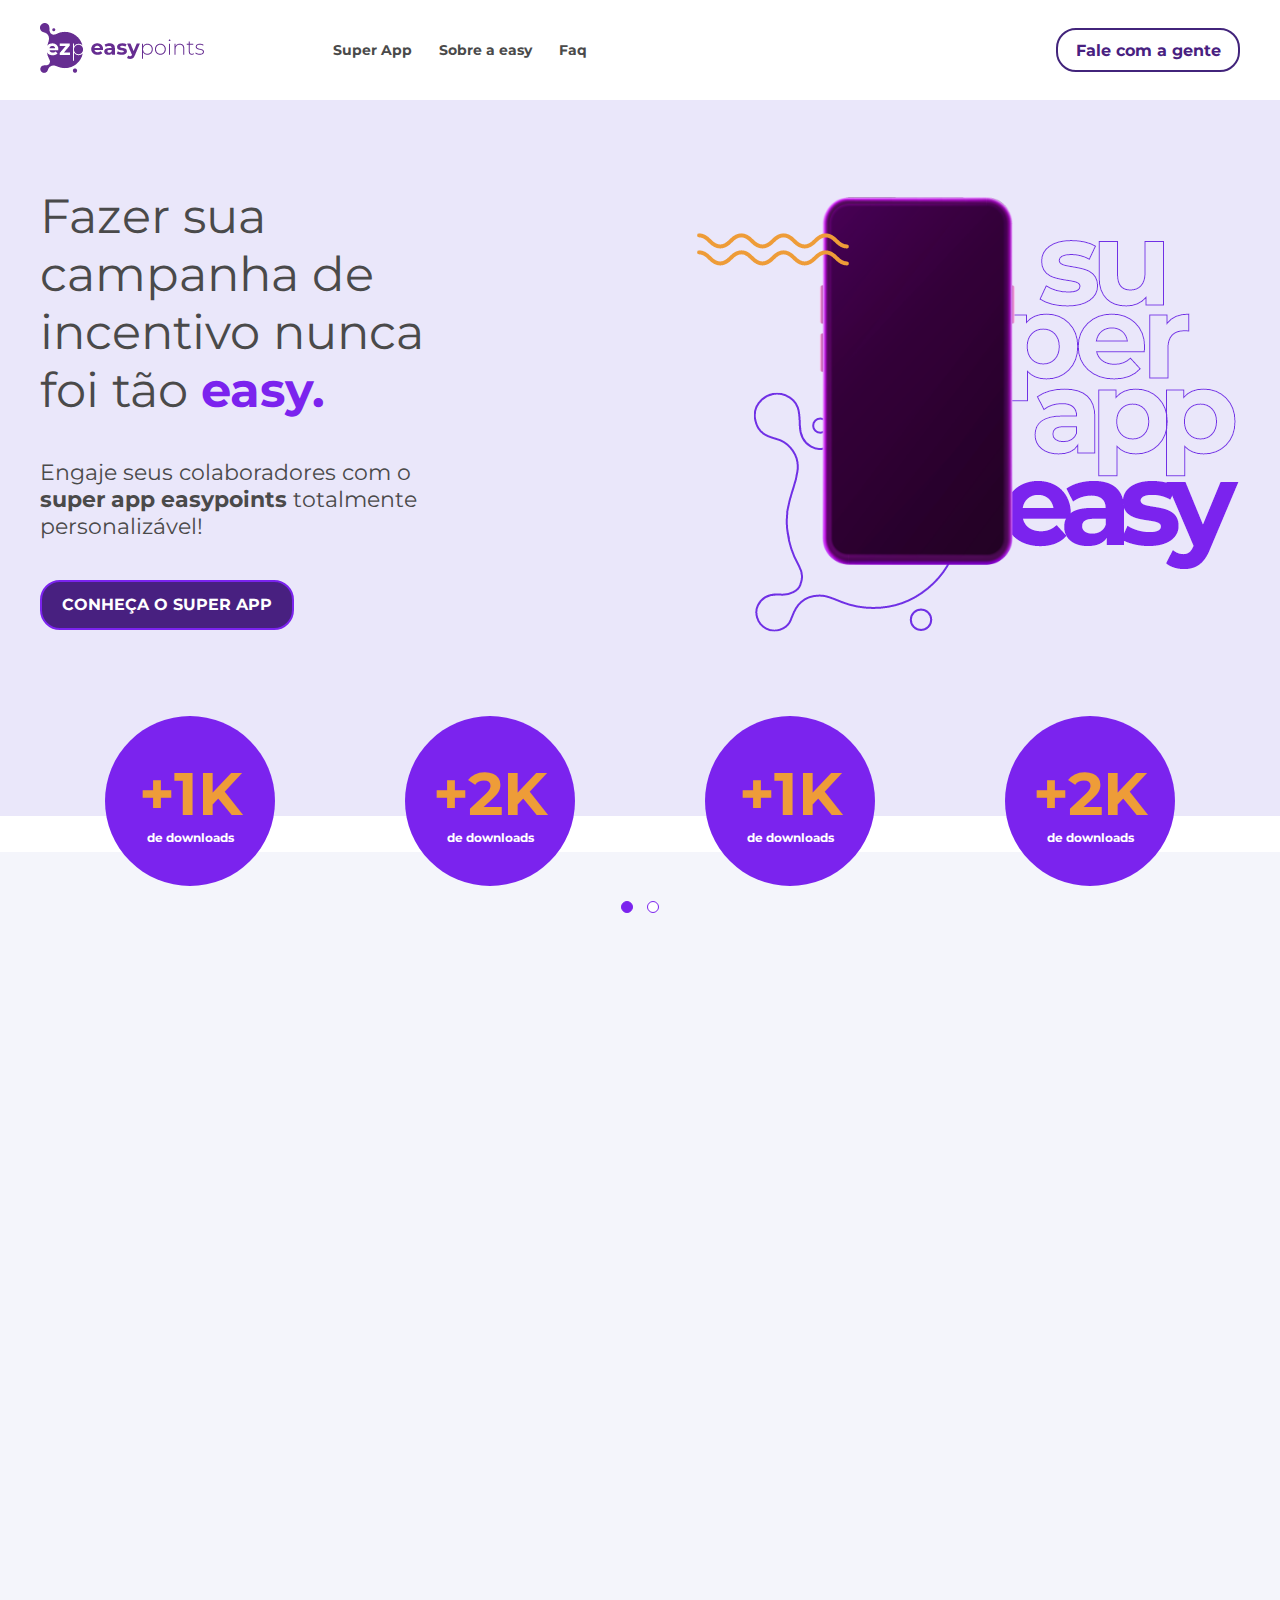
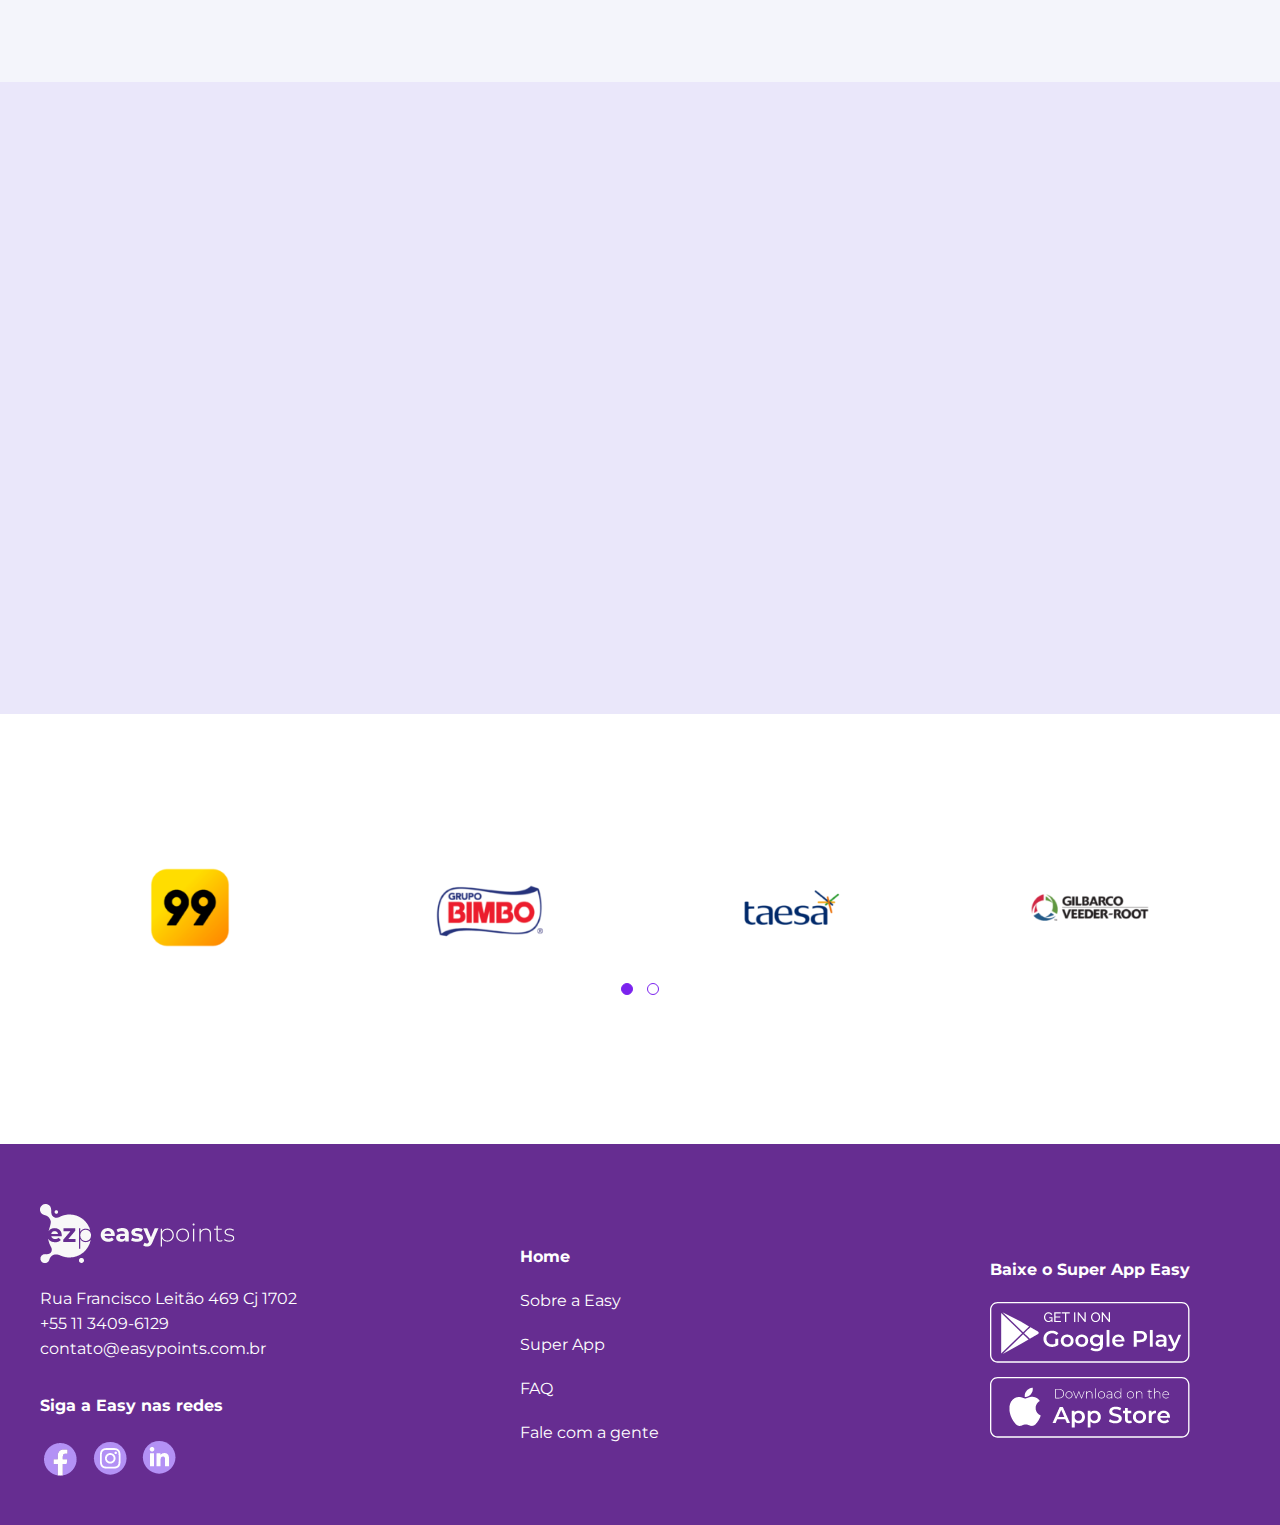
==== commit e48026c1: "add responsive all pages" ====
--- a/index.html
+++ b/index.html
@@ -122,7 +122,7 @@
 
                         </div>
 
-                        <a href="#">
+                        <a href="#footer">
                             <div class="btn_section_1 desktop">
                                 <h2>Conheça o SUPER APP</h2>
                             </div>
@@ -133,7 +133,7 @@
                     <div class="section_1_img">
                         <div class="area_section_1_img">
                             <img src="img/img_section_1.png" alt="">
-                            <a href="#">
+                            <a href="#footer">
                                 <div class="btn_section_1 mobile">
                                     <h2>Conheça o SUPER APP</h2>
                                 </div>
@@ -198,7 +198,7 @@
 
                     <div class="area_section_2_texts">
 
-                        <h2 data-animation="left">
+                        <h2 class="title_section_texts" data-animation="left">
                             Conheça alguns
                             diferenciais do nosso
                             <b>super app.</b>
@@ -285,7 +285,7 @@
                     <div class="area_section_img_3">
 
                         <img src="img/img_section_3.png" alt="" data-animation="left">
-                        <a href="#">
+                        <a href="sobreEasy.html">
                             <div class="btn_section_3 mobile">
                                 <h2>Sobre a Easy</h2>
                             </div>
@@ -366,7 +366,7 @@
 
                         </div>
 
-                        <a href="#"  data-animation="down">
+                        <a href="sobreEasy.html"  data-animation="down">
                             <div class="btn_section_3 desktop">
                                 <h2>Sobre a Easy</h2>
                             </div>
@@ -410,7 +410,7 @@
 
                 </div>
 
-                <a href="#"  data-animation="down">
+                <a href="contato.html"  data-animation="down">
                     <div class="btn_section_4">
                         <h2>Fale com a gente</h2>
                     </div>
@@ -422,7 +422,7 @@
 
     </section>
 
-    <footer>
+    <footer id="footer">
         <div class="container_footer">
             <div class="container_footer_int">
                 <div class="area_footer">
@@ -486,10 +486,10 @@
 
                         <div class="area_3_footer_imgs">
                             <h2>Baixe o Super App Easy</h2>
-                            <a href="#">
+                            <a href="https://play.google.com/store/apps/details?id=com.ezplus.portalincentivo" target="_blank">
                                 <img src="img/google_Play.png" alt="">
                             </a>
-                            <a href="#">
+                            <a href="https://apps.apple.com/br/app/easypoints/id1561981593" target="_blank">
                                 <img src="img/App_Store.png" alt="">
                             </a>
 
@@ -517,8 +517,11 @@
                 loop: true,
                 nav: false,
                 autoplay: true,
-                autoplayTimeout: 6000,
+                autoplayTimeout: 10000,
                 responsive: {
+                    320: {
+                        items: 1
+                    },
                     375: {
                         items: 2
                     },
--- a/css/style.css
+++ b/css/style.css
@@ -2,6 +2,10 @@
 
 * {
     font-family: 'Montserrat';
+}
+
+html {
+    scroll-behavior: smooth;
 }
 
 body {
@@ -286,7 +290,14 @@
     max-width: 380px;
 }
 
-.area_section_2_texts h2 {
+.info h2 {
+    color: #4A4A4A;
+    font-size: 36px;
+    font-weight: 400;
+    margin: 0px 0px 0px 0px;
+}
+
+.title_section_texts {
     color: #4A4A4A;
     font-size: 36px;
     font-weight: 400;
@@ -537,7 +548,7 @@
 footer {
     background-color: #662D91;
     width: 100%;
-    padding: 80px 0px 40px 0px;
+    padding: 60px 0px 40px 0px;
 }
 
 .container_footer {
@@ -710,6 +721,7 @@
     nav ul li a h2 {
         font-weight: 400;
         font-size: 20px;
+        margin: 10px 0px 5px 0px;
     }
 
     .line {
@@ -857,10 +869,54 @@
         gap: 20px;
     }
 
+    .container_section_4 {
+        margin: 40px 0px 40px 0px;
+    }
+
+    .title_section_4 h2 {
+        font-size: 26px;
+    }
 
     .area_footer {
         flex-direction: column;
         gap: 40px;
     }
 
+}
+
+@media(max-width: 480px) {
+
+    nav ul li a h2 {
+        font-size: 18px;
+    }
+
+    .btn_menu_mobile {
+        margin-top: 20px;
+    }
+
+    .area_section_1_texts {
+        gap: 20px;
+    }
+
+    .container_section_1 {
+        padding: 40px 0px 140px 0px;
+    }
+
+    .title_section_texts {
+        margin: 0px 0px 40px 0px;
+    }
+
+    .info {
+        justify-content: center;
+    }
+
+    .container_section_3 {
+        padding: 40px 0px 40px 0px;
+    }
+
+
+    footer {
+        padding: 40px 0px 40px 0px;
+    }
+
 }